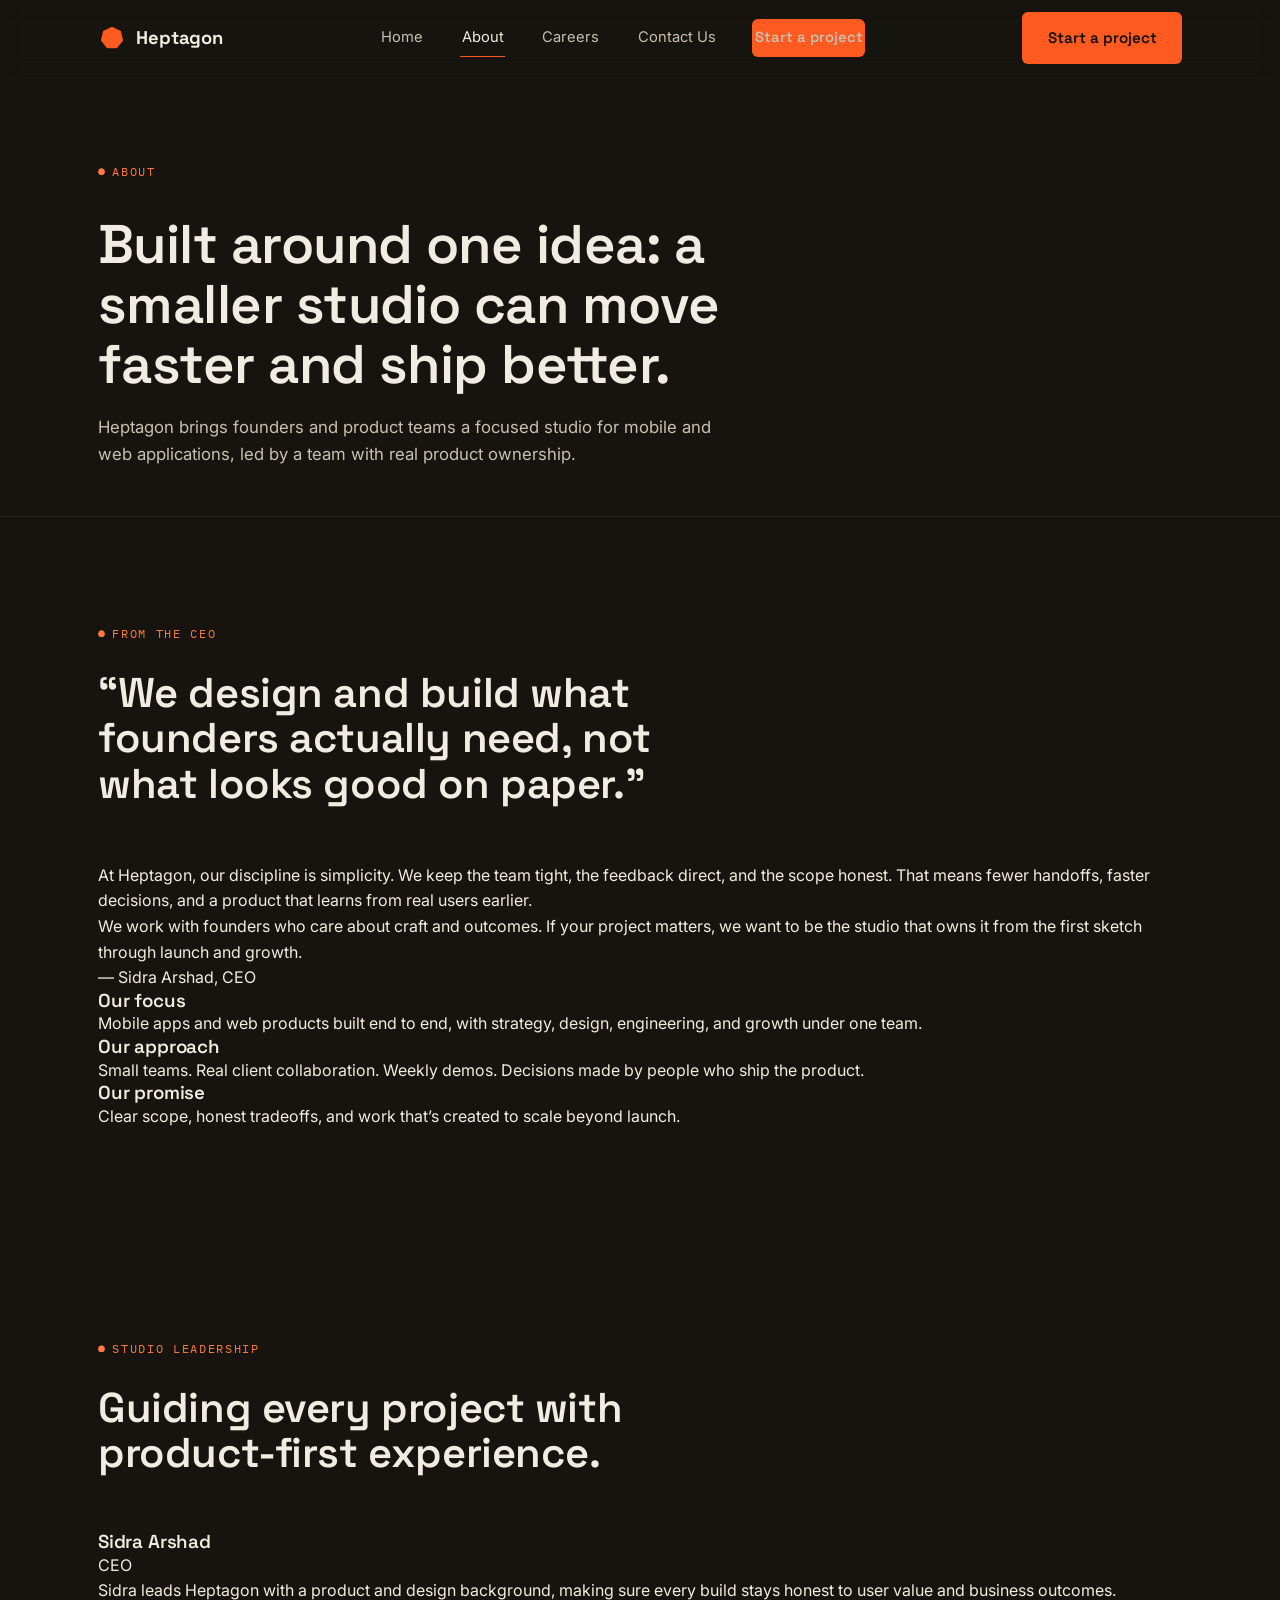
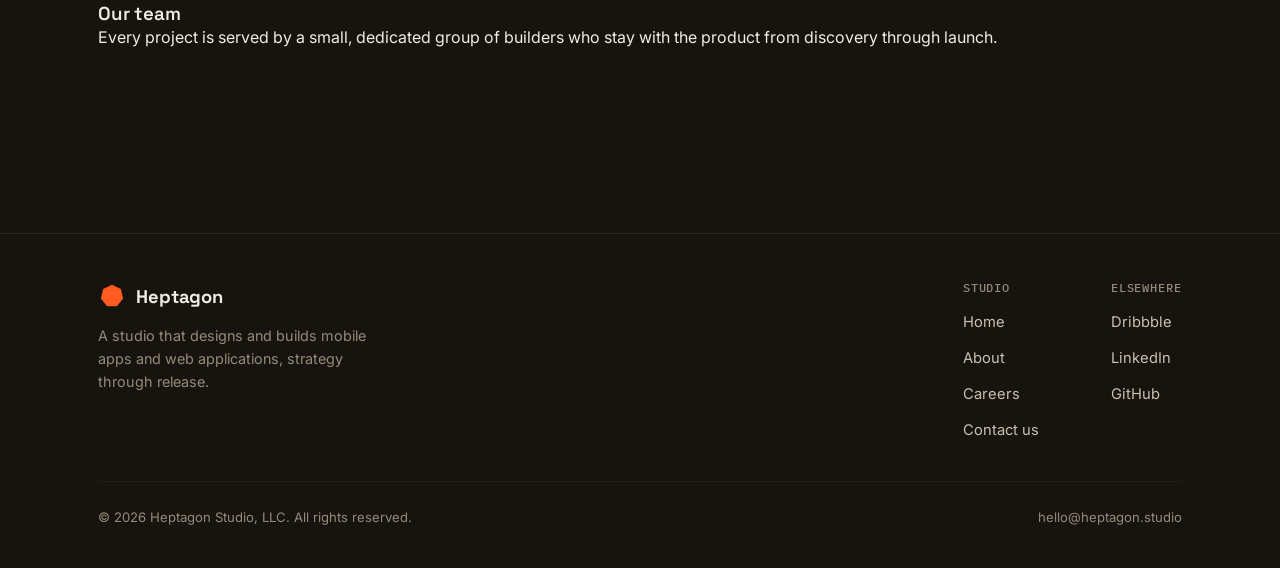
==== about.html @ 9a2cff35 "Add About page and update navigation" ====
<!doctype html>
<html lang="en">
  <head>
    <meta charset="UTF-8" />
    <meta name="viewport" content="width=device-width, initial-scale=1.0" />
    <title>About — Heptagon</title>
    <meta
      name="description"
      content="About Heptagon and a message from CEO Sidra Arshad."
    />
    <link
      rel="icon"
      href="data:image/svg+xml,%3Csvg xmlns='http://www.w3.org/2000/svg' viewBox='0 0 32 32'%3E%3Cpath fill='%23FF5A1F' d='M16 3 26.16 7.89 28.67 18.89 21.64 27.71 10.36 27.71 3.33 18.89 5.84 7.89Z'/%3E%3C/svg%3E"
    />
    <link rel="stylesheet" href="styles.css" />
  </head>
  <body>
    <header class="site-header">
      <div class="wrap nav">
        <a href="index.html" class="brand">
          <svg viewBox="0 0 32 32" aria-hidden="true">
            <path
              class="mark-fill"
              d="M16 3 26.16 7.89 28.67 18.89 21.64 27.71 10.36 27.71 3.33 18.89 5.84 7.89Z"
            />
          </svg>
          Heptagon
        </a>
        <nav class="nav-links" id="nav-links">
          <a href="index.html">Home</a>
          <a href="about.html" aria-current="page">About</a>
          <a href="careers.html">Careers</a>
          <a href="contact.html">Contact Us</a>
          <a href="contact.html" class="btn btn-primary">Start a project</a>
        </nav>
        <div class="nav-actions">
          <a href="contact.html" class="btn btn-primary">Start a project</a>
          <button
            class="nav-toggle"
            aria-label="Toggle menu"
            aria-expanded="false"
            aria-controls="nav-links"
          >
            <svg
              class="icon-open"
              viewBox="0 0 18 18"
              fill="none"
              stroke="currentColor"
              stroke-width="1.6"
            >
              <path d="M1 4.5h16M1 9h16M1 13.5h16" />
            </svg>
            <svg
              class="icon-close"
              viewBox="0 0 18 18"
              fill="none"
              stroke="currentColor"
              stroke-width="1.6"
            >
              <path d="M2 2l14 14M16 2L2 16" />
            </svg>
          </button>
        </div>
      </div>
    </header>

    <main>
      <section class="page-hero">
        <div class="wrap">
          <span class="eyebrow">About</span>
          <h1>
            Built around one idea: a smaller studio can move faster and ship
            better.
          </h1>
          <p>
            Heptagon brings founders and product teams a focused studio for
            mobile and web applications, led by a team with real product
            ownership.
          </p>
        </div>
      </section>

      <section class="section">
        <div class="wrap about-grid">
          <div class="about-copy">
            <div class="section-head reveal">
              <span class="eyebrow">From the CEO</span>
              <h2>
                “We design and build what founders actually need, not what looks
                good on paper.”
              </h2>
            </div>
            <p>
              At Heptagon, our discipline is simplicity. We keep the team tight,
              the feedback direct, and the scope honest. That means fewer
              handoffs, faster decisions, and a product that learns from real
              users earlier.
            </p>
            <p>
              We work with founders who care about craft and outcomes. If your
              project matters, we want to be the studio that owns it from the
              first sketch through launch and growth.
            </p>
            <p class="about-signature">— Sidra Arshad, CEO</p>
          </div>

          <div class="about-highlights">
            <div class="about-card">
              <h3>Our focus</h3>
              <p>
                Mobile apps and web products built end to end, with strategy,
                design, engineering, and growth under one team.
              </p>
            </div>
            <div class="about-card">
              <h3>Our approach</h3>
              <p>
                Small teams. Real client collaboration. Weekly demos. Decisions
                made by people who ship the product.
              </p>
            </div>
            <div class="about-card">
              <h3>Our promise</h3>
              <p>
                Clear scope, honest tradeoffs, and work that’s created to scale
                beyond launch.
              </p>
            </div>
          </div>
        </div>
      </section>

      <section class="section">
        <div class="wrap">
          <div class="section-head reveal">
            <span class="eyebrow">Studio leadership</span>
            <h2>Guiding every project with product-first experience.</h2>
          </div>
          <div class="leader-grid reveal">
            <article class="leader-card">
              <h3>Sidra Arshad</h3>
              <p>CEO</p>
              <p>
                Sidra leads Heptagon with a product and design background,
                making sure every build stays honest to user value and business
                outcomes.
              </p>
            </article>
            <article class="leader-card">
              <h3>Our team</h3>
              <p>
                Every project is served by a small, dedicated group of builders
                who stay with the product from discovery through launch.
              </p>
            </article>
          </div>
        </div>
      </section>
    </main>

    <footer class="site-footer">
      <div class="wrap">
        <div class="footer-top">
          <div class="footer-brand">
            <a href="index.html" class="brand">
              <svg viewBox="0 0 32 32" aria-hidden="true">
                <path
                  class="mark-fill"
                  d="M16 3 26.16 7.89 28.67 18.89 21.64 27.71 10.36 27.71 3.33 18.89 5.84 7.89Z"
                />
              </svg>
              Heptagon
            </a>
            <p>
              A studio that designs and builds mobile apps and web applications,
              strategy through release.
            </p>
          </div>
          <div class="footer-cols">
            <div class="footer-col">
              <h4>Studio</h4>
              <ul>
                <li><a href="index.html">Home</a></li>
                <li><a href="about.html">About</a></li>
                <li><a href="careers.html">Careers</a></li>
                <li><a href="contact.html">Contact us</a></li>
              </ul>
            </div>
            <div class="footer-col">
              <h4>Elsewhere</h4>
              <ul>
                <li><a href="#">Dribbble</a></li>
                <li><a href="#">LinkedIn</a></li>
                <li><a href="#">GitHub</a></li>
              </ul>
            </div>
          </div>
        </div>
        <div class="footer-bottom">
          <p>© 2026 Heptagon Studio, LLC. All rights reserved.</p>
          <div class="footer-social">
            <a href="mailto:hello@heptagon.studio">hello@heptagon.studio</a>
          </div>
        </div>
      </div>
    </footer>

    <script src="script.js"></script>
  </body>
</html>
---- styles.css ----
/* ==========================================================================
   Heptagon — Design System
   Mobile app & web application studio
   ========================================================================== */

@import url('https://fonts.googleapis.com/css2?family=Space+Grotesk:wght@400;500;600;700&family=Inter:wght@400;500;600;700&family=IBM+Plex+Mono:wght@400;500&display=swap');

:root {
  /* ---- Color: charcoal ground, single orange signal ---- */
  --charcoal-950: #100E0C;
  --charcoal-900: #17140F;
  --charcoal-800: #201C17;
  --charcoal-700: #2C2620;
  --charcoal-600: #3D352C;
  --charcoal-500: #574B3D;

  --ink-100: #F1ECE3;   /* primary text on dark */
  --ink-300: #C9C0B2;   /* secondary text */
  --ink-500: #948A7B;   /* muted / captions */

  --orange-600: #E24A0E;  /* deep, for pressed/gradient bottom */
  --orange-500: #FF5A1F;  /* primary signal */
  --orange-400: #FF7A3D;  /* hover */
  --orange-200: #FFC49A;  /* faint tint, glows, dividers */

  /* ---- Type ---- */
  --font-display: 'Space Grotesk', system-ui, sans-serif;
  --font-body: 'Inter', system-ui, sans-serif;
  --font-mono: 'IBM Plex Mono', ui-monospace, monospace;

  /* ---- Layout ---- */
  --max-width: 1180px;
  --edge: clamp(1.25rem, 4vw, 3rem);
  --radius-sm: 6px;
  --radius-md: 12px;

  --ease-out: cubic-bezier(0.16, 1, 0.3, 1);
}

/* ---- Reset ---- */
*, *::before, *::after { box-sizing: border-box; }
html { scroll-behavior: smooth; }
@media (prefers-reduced-motion: reduce) {
  html { scroll-behavior: auto; }
  *, *::before, *::after {
    animation-duration: 0.001ms !important;
    animation-iteration-count: 1 !important;
    transition-duration: 0.001ms !important;
    scroll-behavior: auto !important;
  }
}

body {
  margin: 0;
  background: var(--charcoal-900);
  color: var(--ink-100);
  font-family: var(--font-body);
  font-size: 16px;
  line-height: 1.6;
  -webkit-font-smoothing: antialiased;
}

img, svg { display: block; max-width: 100%; }

a { color: inherit; text-decoration: none; }

h1, h2, h3, h4 {
  font-family: var(--font-display);
  font-weight: 600;
  line-height: 1.1;
  margin: 0;
  letter-spacing: -0.01em;
}

p { margin: 0; }

ul { margin: 0; padding: 0; list-style: none; }

button { font-family: inherit; cursor: pointer; }

/* Visible keyboard focus everywhere */
:focus-visible {
  outline: 2px solid var(--orange-400);
  outline-offset: 3px;
  border-radius: 2px;
}

/* ---- Utility ---- */
.wrap {
  max-width: var(--max-width);
  margin: 0 auto;
  padding-inline: var(--edge);
}

.eyebrow {
  font-family: var(--font-mono);
  font-size: 0.75rem;
  letter-spacing: 0.14em;
  text-transform: uppercase;
  color: var(--orange-400);
  display: inline-flex;
  align-items: center;
  gap: 0.6em;
}
.eyebrow::before {
  content: '';
  width: 7px;
  height: 7px;
  clip-path: polygon(50% 0%, 90% 20%, 100% 65%, 75% 100%, 25% 100%, 0% 65%, 10% 20%);
  background: var(--orange-400);
  display: inline-block;
}

.btn {
  display: inline-flex;
  align-items: center;
  justify-content: center;
  gap: 0.5em;
  font-family: var(--font-display);
  font-weight: 600;
  font-size: 0.95rem;
  padding: 0.85em 1.6em;
  border-radius: var(--radius-sm);
  border: 1px solid transparent;
  transition: transform 0.2s var(--ease-out), background 0.2s, border-color 0.2s, color 0.2s;
  white-space: nowrap;
}
.btn:active { transform: translateY(1px); }

.btn-primary {
  background: var(--orange-500);
  color: var(--charcoal-950);
}
.btn-primary:hover { background: var(--orange-400); }

.btn-ghost {
  background: transparent;
  border-color: var(--charcoal-600);
  color: var(--ink-100);
}
.btn-ghost:hover { border-color: var(--orange-400); color: var(--orange-400); }

.section {
  padding-block: clamp(3.5rem, 8vw, 7rem);
}
.section-head {
  max-width: 640px;
  margin-bottom: clamp(2rem, 5vw, 3.5rem);
}
.section-head h2 {
  font-size: clamp(1.9rem, 3.6vw, 2.6rem);
  margin-top: 0.6em;
}
.section-head p {
  color: var(--ink-300);
  margin-top: 0.9em;
  font-size: 1.05rem;
}

/* ---- Scroll reveal ---- */
.reveal {
  opacity: 0;
  transform: translateY(18px);
  transition: opacity 0.7s var(--ease-out), transform 0.7s var(--ease-out);
}
.reveal.is-visible { opacity: 1; transform: translateY(0); }

/* ==========================================================================
   Header / Nav
   ========================================================================== */

.site-header {
  position: sticky;
  top: 0;
  z-index: 100;
  background: rgba(23, 20, 15, 0.7);
  backdrop-filter: blur(10px);
  -webkit-backdrop-filter: blur(10px);
  border-bottom: 1px solid transparent;
  transition: border-color 0.3s, background 0.3s;
}
.site-header.is-scrolled {
  border-bottom-color: var(--charcoal-700);
  background: rgba(23, 20, 15, 0.92);
}

.nav {
  display: flex;
  align-items: center;
  justify-content: space-between;
  height: 76px;
}

.brand {
  display: flex;
  align-items: center;
  gap: 0.65rem;
  font-family: var(--font-display);
  font-weight: 700;
  font-size: 1.15rem;
  letter-spacing: -0.01em;
}
.brand svg { width: 28px; height: 28px; }
.brand .mark-fill { fill: var(--orange-500); }

.nav-links {
  display: flex;
  align-items: center;
  gap: 2.2rem;
}
.nav-links a {
  font-size: 0.92rem;
  color: var(--ink-300);
  padding: 0.4rem 0.1rem;
  border-bottom: 1px solid transparent;
  transition: color 0.2s, border-color 0.2s;
}
.nav-links a:hover,
.nav-links a[aria-current="page"] {
  color: var(--ink-100);
  border-color: var(--orange-500);
}

.nav-actions { display: flex; align-items: center; gap: 1.4rem; }

.nav-toggle {
  display: none;
  background: none;
  border: 1px solid var(--charcoal-600);
  border-radius: var(--radius-sm);
  width: 42px;
  height: 42px;
  align-items: center;
  justify-content: center;
}
.nav-toggle svg { width: 18px; height: 18px; }
.nav-toggle .icon-close { display: none; }
.nav-toggle[aria-expanded="true"] .icon-open { display: none; }
.nav-toggle[aria-expanded="true"] .icon-close { display: block; }

@media (max-width: 860px) {
  .nav-links {
    position: fixed;
    inset: 76px 0 0 0;
    flex-direction: column;
    align-items: flex-start;
    gap: 0;
    background: var(--charcoal-900);
    padding: 1rem var(--edge) 2rem;
    transform: translateY(-8px);
    opacity: 0;
    visibility: hidden;
    transition: opacity 0.25s var(--ease-out), transform 0.25s var(--ease-out), visibility 0.25s;
    border-bottom: 1px solid var(--charcoal-700);
  }
  .nav-links.is-open {
    opacity: 1;
    transform: translateY(0);
    visibility: visible;
  }
  .nav-links a {
    width: 100%;
    padding: 1rem 0;
    border-bottom: 1px solid var(--charcoal-800);
    font-size: 1.05rem;
  }
  .nav-actions .btn-primary { display: none; }
  .nav-links .btn-primary {
    display: inline-flex;
    margin-top: 1.2rem;
  }
  .nav-toggle { display: inline-flex; }
}

/* ==========================================================================
   Hero
   ========================================================================== */

.hero {
  position: relative;
  padding-block: clamp(3rem, 9vw, 6.5rem) clamp(2rem, 6vw, 4rem);
  overflow: hidden;
}

.hero-grid {
  display: grid;
  grid-template-columns: 1.1fr 0.9fr;
  gap: clamp(2rem, 6vw, 4rem);
  align-items: center;
}

.hero-copy h1 {
  font-size: clamp(2.4rem, 5.6vw, 4.1rem);
  margin-top: 0.5em;
}
.hero-copy h1 em {
  font-style: normal;
  color: var(--orange-500);
}
.hero-copy .lede {
  margin-top: 1.4rem;
  font-size: 1.15rem;
  color: var(--ink-300);
  max-width: 46ch;
}
.hero-actions {
  display: flex;
  gap: 1rem;
  margin-top: 2.2rem;
  flex-wrap: wrap;
}

.hero-stats {
  display: flex;
  gap: clamp(1.5rem, 4vw, 2.6rem);
  margin-top: clamp(2.5rem, 6vw, 3.5rem);
  padding-top: clamp(1.5rem, 4vw, 2rem);
  border-top: 1px solid var(--charcoal-700);
}
.hero-stats .stat-num {
  font-family: var(--font-display);
  font-size: 1.7rem;
  font-weight: 700;
  color: var(--ink-100);
}
.hero-stats .stat-label {
  font-family: var(--font-mono);
  font-size: 0.72rem;
  color: var(--ink-500);
  letter-spacing: 0.04em;
  margin-top: 0.3em;
}

.hero-mark {
  position: relative;
  aspect-ratio: 1;
  display: flex;
  align-items: center;
  justify-content: center;
}
.hero-mark svg { width: 100%; height: 100%; overflow: visible; }

.hept-outer, .hept-mid, .hept-inner {
  fill: none;
  stroke-linejoin: round;
}
.hept-outer { stroke: var(--charcoal-600); stroke-width: 1.2; }
.hept-mid { stroke: var(--orange-500); stroke-width: 1.6; opacity: 0.85; }
.hept-inner { stroke: var(--orange-200); stroke-width: 1; opacity: 0.5; }

.hept-outer, .hept-mid, .hept-inner {
  stroke-dasharray: 1200;
  stroke-dashoffset: 1200;
  animation: draw 2.2s var(--ease-out) forwards;
}
.hept-mid { animation-delay: 0.15s; }
.hept-inner { animation-delay: 0.3s; }
@keyframes draw { to { stroke-dashoffset: 0; } }

.hero-mark .spin-slow {
  transform-origin: center;
  animation: spin 40s linear infinite;
}
.hero-mark .spin-slow-rev {
  transform-origin: center;
  animation: spin-rev 55s linear infinite;
}
@keyframes spin { to { transform: rotate(360deg); } }
@keyframes spin-rev { to { transform: rotate(-360deg); } }

.hero-mark .node-dot { fill: var(--orange-400); }
.hero-mark .core-fill { fill: var(--charcoal-800); }
.hero-mark .core-label {
  font-family: var(--font-mono);
  font-size: 11px;
  fill: var(--ink-500);
  letter-spacing: 0.08em;
}

@media (max-width: 860px) {
  .hero-grid { grid-template-columns: 1fr; }
  .hero-mark { max-width: 320px; margin: 0 auto; }
}

/* ==========================================================================
   Logo strip
   ========================================================================== */
.logo-strip {
  border-top: 1px solid var(--charcoal-700);
  border-bottom: 1px solid var(--charcoal-700);
  padding-block: 1.8rem;
}
.logo-strip .wrap {
  display: flex;
  align-items: center;
  gap: clamp(1.5rem, 5vw, 3.5rem);
  flex-wrap: wrap;
  justify-content: space-between;
}
.logo-strip span {
  font-family: var(--font-mono);
  font-size: 0.78rem;
  color: var(--ink-500);
  letter-spacing: 0.05em;
  white-space: nowrap;
}

/* ==========================================================================
   Facets (heptagon services diagram)
   ========================================================================== */

.facets {
  display: grid;
  grid-template-columns: 1fr;
  gap: 0;
}
.facets-diagram {
  display: flex;
  justify-content: center;
}
.facets-diagram svg { width: 100%; max-width: 460px; }

.facet-vertex circle {
  fill: var(--charcoal-800);
  stroke: var(--charcoal-600);
  stroke-width: 1.5;
  transition: stroke 0.25s, fill 0.25s;
}
.facet-vertex text {
  font-family: var(--font-mono);
  font-size: 12px;
  fill: var(--ink-500);
}
.facet-vertex.is-active circle { stroke: var(--orange-500); fill: var(--charcoal-700); }
.facet-vertex.is-active text { fill: var(--orange-400); }
.facets-outline { fill: none; stroke: var(--charcoal-700); stroke-width: 1; }
.facets-spokes { stroke: var(--charcoal-800); stroke-width: 1; }

.facet-list {
  display: grid;
  grid-template-columns: repeat(2, 1fr);
  gap: 1px;
  background: var(--charcoal-700);
  border: 1px solid var(--charcoal-700);
  margin-top: clamp(1.5rem, 4vw, 2.5rem);
}
.facet-card {
  background: var(--charcoal-900);
  padding: 1.6rem;
  transition: background 0.25s;
}
.facet-card:hover, .facet-card.is-active {
  background: var(--charcoal-800);
}
.facet-card .facet-index {
  font-family: var(--font-mono);
  font-size: 0.72rem;
  color: var(--orange-400);
}
.facet-card h3 {
  font-size: 1.05rem;
  margin-top: 0.6rem;
}
.facet-card p {
  margin-top: 0.5rem;
  font-size: 0.92rem;
  color: var(--ink-300);
}

@media (max-width: 640px) {
  .facet-list { grid-template-columns: 1fr; }
}

/* ==========================================================================
   Work / case studies
   ========================================================================== */

.work-grid {
  display: grid;
  grid-template-columns: repeat(3, 1fr);
  gap: 1.5rem;
}
.work-card {
  border: 1px solid var(--charcoal-700);
  border-radius: var(--radius-md);
  overflow: hidden;
  background: var(--charcoal-800);
  transition: transform 0.3s var(--ease-out), border-color 0.3s;
}
.work-card:hover { transform: translateY(-4px); border-color: var(--charcoal-600); }

.work-card-top {
  aspect-ratio: 16/11;
  position: relative;
  display: flex;
  align-items: center;
  justify-content: center;
  background:
    radial-gradient(circle at 30% 20%, rgba(255,90,31,0.18), transparent 60%),
    var(--charcoal-950);
  border-bottom: 1px solid var(--charcoal-700);
}
.work-card-top svg { width: 64px; height: 64px; opacity: 0.9; }

.work-card-body { padding: 1.4rem 1.5rem 1.6rem; }
.work-card .tag {
  font-family: var(--font-mono);
  font-size: 0.7rem;
  color: var(--ink-500);
  text-transform: uppercase;
  letter-spacing: 0.06em;
}
.work-card h3 { margin-top: 0.5rem; font-size: 1.15rem; }
.work-card p { margin-top: 0.5rem; color: var(--ink-300); font-size: 0.92rem; }

@media (max-width: 900px) {
  .work-grid { grid-template-columns: 1fr; }
}

/* ==========================================================================
   Process (compact, non-numbered where not needed)
   ========================================================================== */
.process-row {
  display: grid;
  grid-template-columns: repeat(4, 1fr);
  border-top: 1px solid var(--charcoal-700);
}
.process-step {
  padding: 1.8rem 1.6rem 1.8rem 0;
  border-right: 1px solid var(--charcoal-700);
}
.process-step:last-child { border-right: none; }
.process-step .step-mark {
  font-family: var(--font-mono);
  font-size: 0.75rem;
  color: var(--orange-400);
}
.process-step h3 { margin-top: 0.9rem; font-size: 1.05rem; }
.process-step p { margin-top: 0.6rem; color: var(--ink-300); font-size: 0.9rem; }

@media (max-width: 860px) {
  .process-row { grid-template-columns: 1fr; }
  .process-step { border-right: none; border-bottom: 1px solid var(--charcoal-700); padding: 1.6rem 0; }
}

/* ==========================================================================
   CTA banner
   ========================================================================== */
.cta-banner {
  position: relative;
  border-radius: var(--radius-md);
  padding: clamp(2.5rem, 6vw, 4rem);
  background: linear-gradient(135deg, var(--charcoal-800), var(--charcoal-950));
  border: 1px solid var(--charcoal-700);
  overflow: hidden;
  display: flex;
  align-items: center;
  justify-content: space-between;
  gap: 2rem;
  flex-wrap: wrap;
}
.cta-banner::after {
  content: '';
  position: absolute;
  right: -60px;
  top: -60px;
  width: 260px;
  height: 260px;
  clip-path: polygon(50% 0%, 90% 20%, 100% 65%, 75% 100%, 25% 100%, 0% 65%, 10% 20%);
  background: radial-gradient(circle, rgba(255,90,31,0.28), transparent 70%);
  opacity: 0.6;
}
.cta-banner h2 { font-size: clamp(1.6rem, 3.5vw, 2.2rem); max-width: 20ch; }
.cta-banner-actions { display: flex; gap: 1rem; position: relative; z-index: 1; }

/* ==========================================================================
   Footer
   ========================================================================== */
.site-footer {
  border-top: 1px solid var(--charcoal-700);
  padding-block: 3rem 2.5rem;
  margin-top: clamp(3rem, 8vw, 5rem);
}
.footer-top {
  display: flex;
  justify-content: space-between;
  gap: 2rem;
  flex-wrap: wrap;
  padding-bottom: 2.4rem;
  border-bottom: 1px solid var(--charcoal-800);
}
.footer-brand .brand { margin-bottom: 0.8rem; }
.footer-brand p { color: var(--ink-500); font-size: 0.9rem; max-width: 32ch; }

.footer-cols {
  display: flex;
  gap: clamp(2rem, 6vw, 4.5rem);
}
.footer-col h4 {
  font-family: var(--font-mono);
  font-size: 0.72rem;
  color: var(--ink-500);
  text-transform: uppercase;
  letter-spacing: 0.08em;
  font-weight: 500;
}
.footer-col ul { margin-top: 0.9rem; display: grid; gap: 0.65rem; }
.footer-col a { color: var(--ink-300); font-size: 0.92rem; transition: color 0.2s; }
.footer-col a:hover { color: var(--orange-400); }

.footer-bottom {
  display: flex;
  justify-content: space-between;
  align-items: center;
  padding-top: 1.6rem;
  flex-wrap: wrap;
  gap: 1rem;
}
.footer-bottom p { color: var(--ink-500); font-size: 0.82rem; }
.footer-social { display: flex; gap: 1.2rem; }
.footer-social a { color: var(--ink-500); font-size: 0.82rem; transition: color 0.2s; }
.footer-social a:hover { color: var(--orange-400); }

/* ==========================================================================
   Page header (Careers / Contact)
   ========================================================================== */
.page-hero {
  padding-block: clamp(3rem, 8vw, 5rem) clamp(2rem, 5vw, 3rem);
  border-bottom: 1px solid var(--charcoal-700);
}
.page-hero h1 {
  font-size: clamp(2.2rem, 5vw, 3.4rem);
  margin-top: 0.6em;
  max-width: 18ch;
}
.page-hero p {
  margin-top: 1.2rem;
  color: var(--ink-300);
  font-size: 1.05rem;
  max-width: 56ch;
}

/* ==========================================================================
   Careers page
   ========================================================================== */
.values-grid {
  display: grid;
  grid-template-columns: repeat(3, 1fr);
  gap: 1.5rem;
}
.value-card {
  padding: 1.8rem;
  border: 1px solid var(--charcoal-700);
  border-radius: var(--radius-md);
}
.value-card svg { width: 30px; height: 30px; }
.value-card h3 { margin-top: 1.1rem; font-size: 1.1rem; }
.value-card p { margin-top: 0.6rem; color: var(--ink-300); font-size: 0.92rem; }

@media (max-width: 860px) {
  .values-grid { grid-template-columns: 1fr; }
}

.benefits-strip {
  display: grid;
  grid-template-columns: repeat(4, 1fr);
  border: 1px solid var(--charcoal-700);
}
.benefit-item {
  padding: 1.5rem;
  border-right: 1px solid var(--charcoal-700);
  font-family: var(--font-mono);
  font-size: 0.85rem;
  color: var(--ink-300);
}
.benefit-item:last-child { border-right: none; }
.benefit-item strong {
  display: block;
  font-family: var(--font-display);
  font-size: 1rem;
  color: var(--ink-100);
  margin-bottom: 0.4rem;
}

@media (max-width: 860px) {
  .benefits-strip { grid-template-columns: 1fr 1fr; }
  .benefit-item { border-bottom: 1px solid var(--charcoal-700); }
}

.roles-list { display: grid; gap: 1px; background: var(--charcoal-700); border: 1px solid var(--charcoal-700); }
.role-row {
  background: var(--charcoal-900);
  padding: 1.4rem 1.6rem;
  display: grid;
  grid-template-columns: 2.2fr 1fr 1fr auto;
  align-items: center;
  gap: 1rem;
  transition: background 0.2s;
}
.role-row:hover { background: var(--charcoal-800); }
.role-row .role-title { font-family: var(--font-display); font-weight: 600; font-size: 1.02rem; }
.role-row .role-meta { font-family: var(--font-mono); font-size: 0.82rem; color: var(--ink-500); }
.role-row .role-apply {
  justify-self: end;
  font-family: var(--font-mono);
  font-size: 0.82rem;
  color: var(--orange-400);
  display: inline-flex;
  align-items: center;
  gap: 0.4rem;
}
.role-row .role-apply svg { width: 12px; height: 12px; transition: transform 0.2s; }
.role-row:hover .role-apply svg { transform: translateX(3px); }

.roles-head {
  display: grid;
  grid-template-columns: 2.2fr 1fr 1fr auto;
  padding: 0 1.6rem 0.8rem;
  font-family: var(--font-mono);
  font-size: 0.72rem;
  color: var(--ink-500);
  text-transform: uppercase;
  letter-spacing: 0.06em;
}

@media (max-width: 700px) {
  .roles-head { display: none; }
  .role-row {
    grid-template-columns: 1fr;
    gap: 0.4rem;
  }
  .role-row .role-apply { justify-self: start; margin-top: 0.4rem; }
}

.open-roles-empty {
  display: none;
  padding: 2rem;
  text-align: center;
  color: var(--ink-500);
  font-family: var(--font-mono);
  font-size: 0.9rem;
}

/* ==========================================================================
   Contact page
   ========================================================================== */
.contact-layout {
  display: grid;
  grid-template-columns: 1fr 1fr;
  gap: clamp(2rem, 6vw, 4rem);
  align-items: start;
}

.contact-info-list { display: grid; gap: 1.6rem; margin-top: 2rem; }
.contact-info-item {
  display: flex;
  gap: 1rem;
  padding-bottom: 1.6rem;
  border-bottom: 1px solid var(--charcoal-700);
}
.contact-info-item svg {
  width: 20px; height: 20px;
  flex-shrink: 0;
  margin-top: 0.2rem;
  color: var(--orange-400);
}
.contact-info-item h3 { font-size: 0.95rem; }
.contact-info-item a, .contact-info-item p {
  color: var(--ink-300);
  font-size: 0.92rem;
  margin-top: 0.35rem;
}
.contact-info-item a:hover { color: var(--orange-400); }

.contact-form {
  background: var(--charcoal-800);
  border: 1px solid var(--charcoal-700);
  border-radius: var(--radius-md);
  padding: clamp(1.6rem, 4vw, 2.4rem);
}

.field { margin-bottom: 1.3rem; }
.field label {
  display: block;
  font-family: var(--font-mono);
  font-size: 0.78rem;
  color: var(--ink-300);
  margin-bottom: 0.55rem;
  letter-spacing: 0.02em;
}
.field-row { display: grid; grid-template-columns: 1fr 1fr; gap: 1.1rem; }

.field input,
.field select,
.field textarea {
  width: 100%;
  background: var(--charcoal-900);
  border: 1px solid var(--charcoal-600);
  color: var(--ink-100);
  border-radius: var(--radius-sm);
  padding: 0.8em 0.9em;
  font-family: var(--font-body);
  font-size: 0.95rem;
  transition: border-color 0.2s;
}
.field textarea { resize: vertical; min-height: 120px; }
.field input:focus,
.field select:focus,
.field textarea:focus {
  border-color: var(--orange-500);
  outline: none;
}
.field input::placeholder,
.field textarea::placeholder { color: var(--ink-500); }

.field select {
  appearance: none;
  background-image: url("data:image/svg+xml,%3Csvg xmlns='http://www.w3.org/2000/svg' viewBox='0 0 12 8'%3E%3Cpath fill='%23948A7B' d='M6 8 0 0h12z'/%3E%3C/svg%3E");
  background-repeat: no-repeat;
  background-position: right 0.9em center;
  background-size: 10px;
}

.field-error {
  display: none;
  color: var(--orange-400);
  font-size: 0.78rem;
  margin-top: 0.45rem;
  font-family: var(--font-mono);
}
.field.has-error input,
.field.has-error select,
.field.has-error textarea {
  border-color: var(--orange-500);
}
.field.has-error .field-error { display: block; }

.form-submit {
  width: 100%;
  margin-top: 0.4rem;
}

.form-note {
  font-size: 0.8rem;
  color: var(--ink-500);
  margin-top: 1rem;
  text-align: center;
}

.form-success {
  display: none;
  text-align: center;
  padding: 2.5rem 1rem;
}
.form-success.is-visible { display: block; }
.form-success svg {
  width: 44px; height: 44px;
  margin: 0 auto 1.2rem;
  color: var(--orange-500);
}
.form-success h3 { font-size: 1.2rem; }
.form-success p { margin-top: 0.6rem; color: var(--ink-300); font-size: 0.92rem; }
.contact-form.is-submitted .form-fields { display: none; }

@media (max-width: 860px) {
  .contact-layout { grid-template-columns: 1fr; }
  .field-row { grid-template-columns: 1fr; }
}

.faq-list { display: grid; gap: 1px; background: var(--charcoal-700); border: 1px solid var(--charcoal-700); margin-top: 1.5rem; }
.faq-item { background: var(--charcoal-900); }
.faq-q {
  width: 100%;
  display: flex;
  justify-content: space-between;
  align-items: center;
  padding: 1.3rem 1.5rem;
  background: none;
  border: none;
  color: var(--ink-100);
  font-family: var(--font-display);
  font-weight: 600;
  font-size: 0.98rem;
  text-align: left;
}
.faq-q svg { width: 16px; height: 16px; flex-shrink: 0; transition: transform 0.25s var(--ease-out); color: var(--orange-400); }
.faq-item[data-open="true"] .faq-q svg { transform: rotate(45deg); }
.faq-a {
  max-height: 0;
  overflow: hidden;
  transition: max-height 0.3s var(--ease-out);
  padding: 0 1.5rem;
}
.faq-a p { padding-bottom: 1.4rem; color: var(--ink-300); font-size: 0.92rem; }
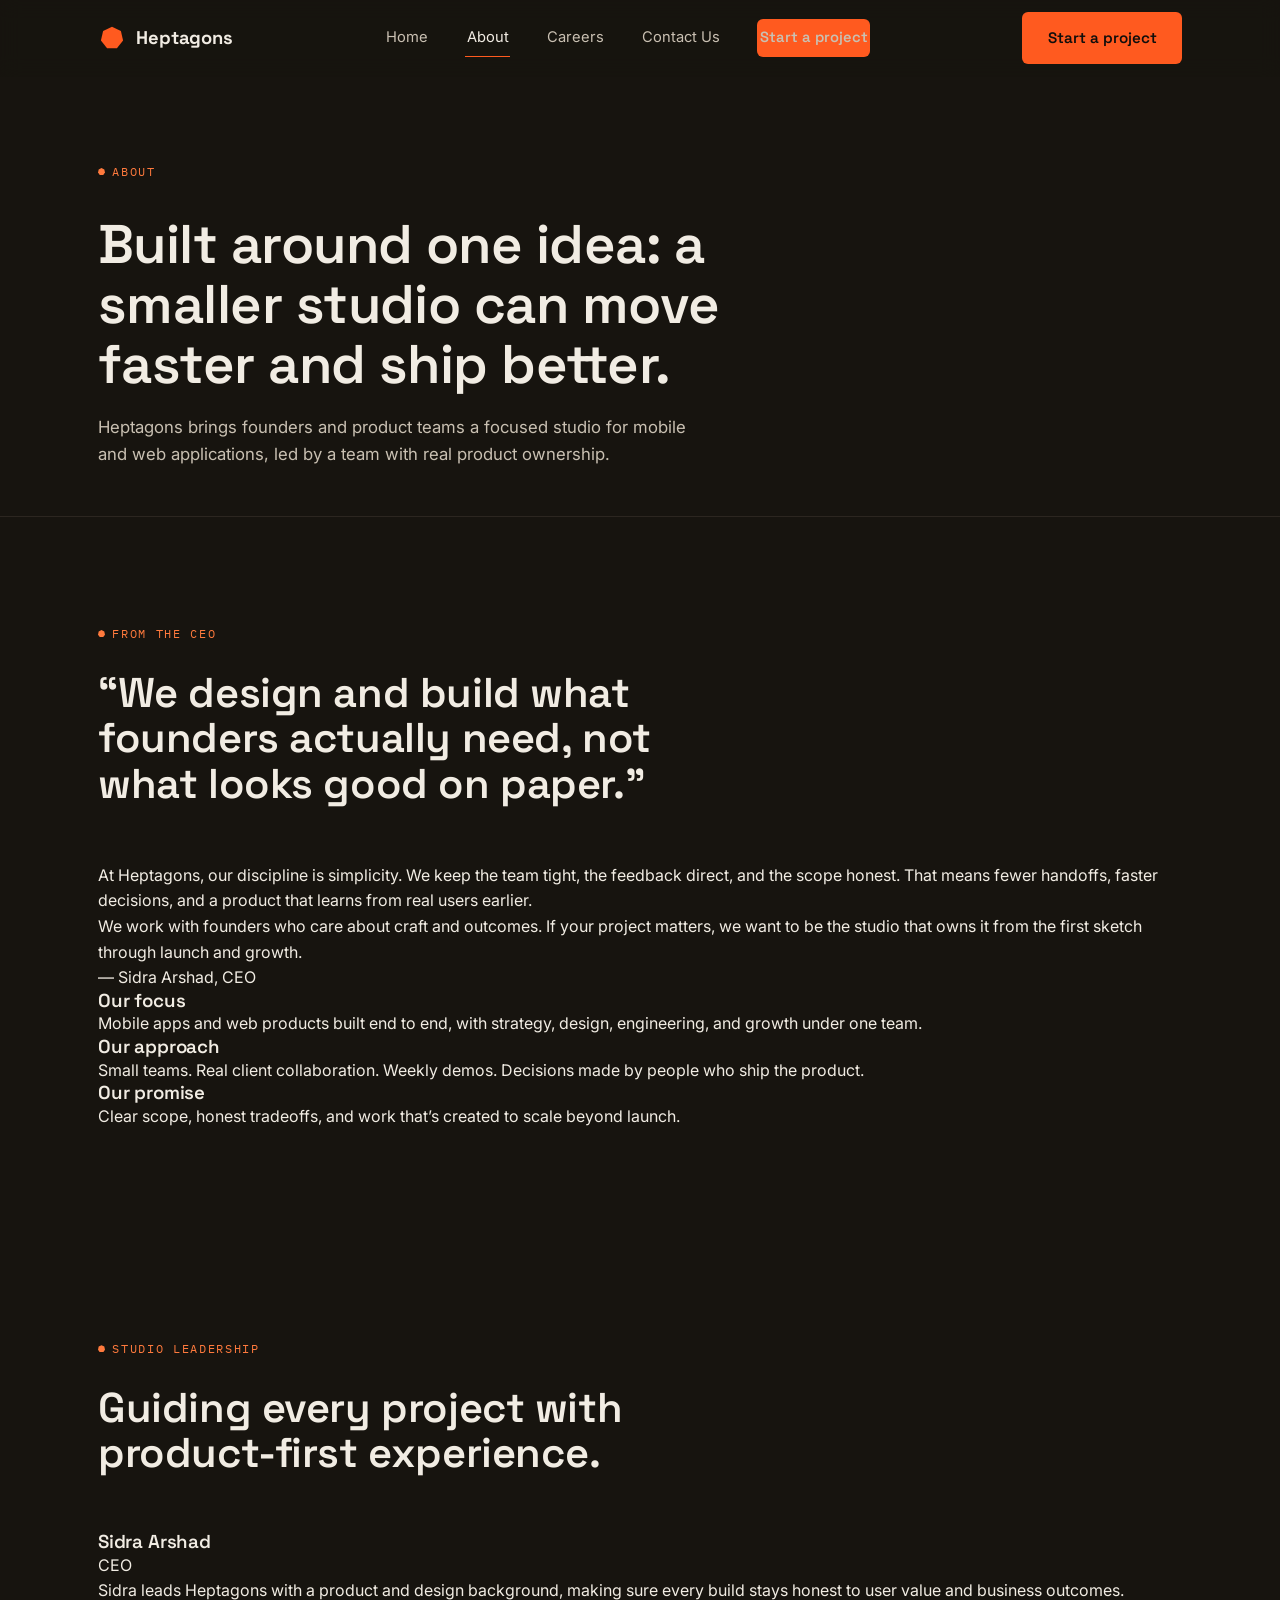
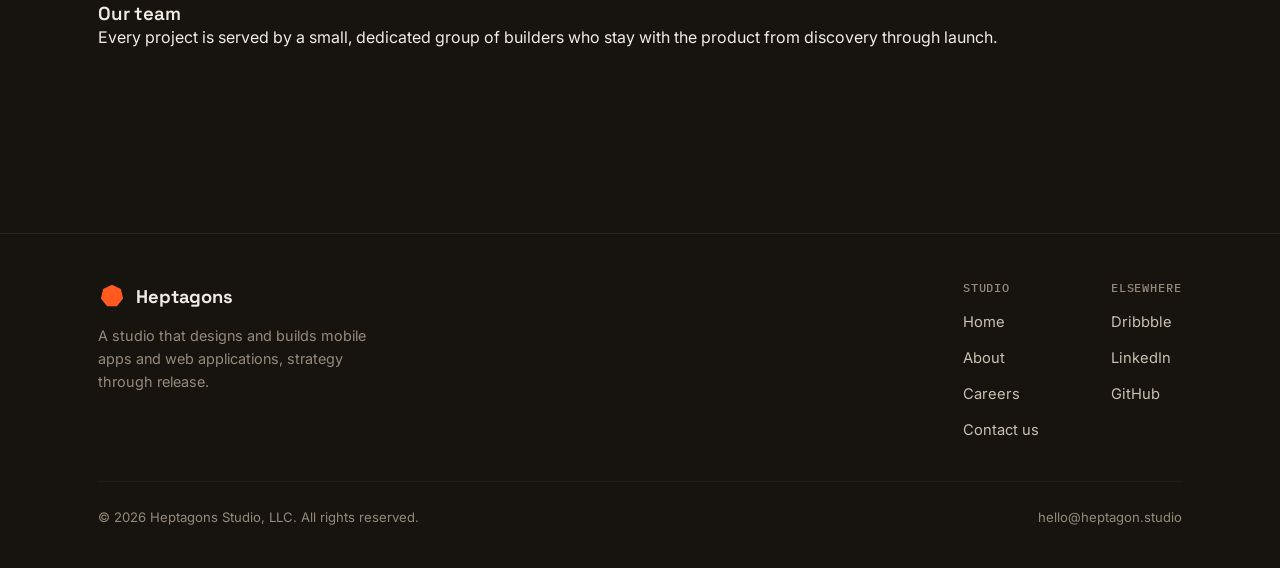
==== commit 283b9ada: "Update branding to Heptagons" ====
--- a/about.html
+++ b/about.html
@@ -3,10 +3,10 @@
   <head>
     <meta charset="UTF-8" />
     <meta name="viewport" content="width=device-width, initial-scale=1.0" />
-    <title>About — Heptagon</title>
+    <title>About — Heptagons</title>
     <meta
       name="description"
-      content="About Heptagon and a message from CEO Sidra Arshad."
+      content="About Heptagons and a message from CEO Sidra Arshad."
     />
     <link
       rel="icon"
@@ -24,7 +24,7 @@
               d="M16 3 26.16 7.89 28.67 18.89 21.64 27.71 10.36 27.71 3.33 18.89 5.84 7.89Z"
             />
           </svg>
-          Heptagon
+          Heptagons
         </a>
         <nav class="nav-links" id="nav-links">
           <a href="index.html">Home</a>
@@ -73,7 +73,7 @@
             better.
           </h1>
           <p>
-            Heptagon brings founders and product teams a focused studio for
+            Heptagons brings founders and product teams a focused studio for
             mobile and web applications, led by a team with real product
             ownership.
           </p>
@@ -91,8 +91,8 @@
               </h2>
             </div>
             <p>
-              At Heptagon, our discipline is simplicity. We keep the team tight,
-              the feedback direct, and the scope honest. That means fewer
+              At Heptagons, our discipline is simplicity. We keep the team
+              tight, the feedback direct, and the scope honest. That means fewer
               handoffs, faster decisions, and a product that learns from real
               users earlier.
             </p>
@@ -141,7 +141,7 @@
               <h3>Sidra Arshad</h3>
               <p>CEO</p>
               <p>
-                Sidra leads Heptagon with a product and design background,
+                Sidra leads Heptagons with a product and design background,
                 making sure every build stays honest to user value and business
                 outcomes.
               </p>
@@ -169,7 +169,7 @@
                   d="M16 3 26.16 7.89 28.67 18.89 21.64 27.71 10.36 27.71 3.33 18.89 5.84 7.89Z"
                 />
               </svg>
-              Heptagon
+              Heptagons
             </a>
             <p>
               A studio that designs and builds mobile apps and web applications,
@@ -197,7 +197,7 @@
           </div>
         </div>
         <div class="footer-bottom">
-          <p>© 2026 Heptagon Studio, LLC. All rights reserved.</p>
+          <p>© 2026 Heptagons Studio, LLC. All rights reserved.</p>
           <div class="footer-social">
             <a href="mailto:hello@heptagon.studio">hello@heptagon.studio</a>
           </div>
--- a/styles.css
+++ b/styles.css
@@ -1,32 +1,32 @@
 /* ==========================================================================
-   Heptagon — Design System
+   Heptagons — Design System
    Mobile app & web application studio
    ========================================================================== */
 
-@import url('https://fonts.googleapis.com/css2?family=Space+Grotesk:wght@400;500;600;700&family=Inter:wght@400;500;600;700&family=IBM+Plex+Mono:wght@400;500&display=swap');
+@import url("https://fonts.googleapis.com/css2?family=Space+Grotesk:wght@400;500;600;700&family=Inter:wght@400;500;600;700&family=IBM+Plex+Mono:wght@400;500&display=swap");
 
 :root {
   /* ---- Color: charcoal ground, single orange signal ---- */
-  --charcoal-950: #100E0C;
-  --charcoal-900: #17140F;
-  --charcoal-800: #201C17;
-  --charcoal-700: #2C2620;
-  --charcoal-600: #3D352C;
-  --charcoal-500: #574B3D;
-
-  --ink-100: #F1ECE3;   /* primary text on dark */
-  --ink-300: #C9C0B2;   /* secondary text */
-  --ink-500: #948A7B;   /* muted / captions */
-
-  --orange-600: #E24A0E;  /* deep, for pressed/gradient bottom */
-  --orange-500: #FF5A1F;  /* primary signal */
-  --orange-400: #FF7A3D;  /* hover */
-  --orange-200: #FFC49A;  /* faint tint, glows, dividers */
+  --charcoal-950: #100e0c;
+  --charcoal-900: #17140f;
+  --charcoal-800: #201c17;
+  --charcoal-700: #2c2620;
+  --charcoal-600: #3d352c;
+  --charcoal-500: #574b3d;
+
+  --ink-100: #f1ece3; /* primary text on dark */
+  --ink-300: #c9c0b2; /* secondary text */
+  --ink-500: #948a7b; /* muted / captions */
+
+  --orange-600: #e24a0e; /* deep, for pressed/gradient bottom */
+  --orange-500: #ff5a1f; /* primary signal */
+  --orange-400: #ff7a3d; /* hover */
+  --orange-200: #ffc49a; /* faint tint, glows, dividers */
 
   /* ---- Type ---- */
-  --font-display: 'Space Grotesk', system-ui, sans-serif;
-  --font-body: 'Inter', system-ui, sans-serif;
-  --font-mono: 'IBM Plex Mono', ui-monospace, monospace;
+  --font-display: "Space Grotesk", system-ui, sans-serif;
+  --font-body: "Inter", system-ui, sans-serif;
+  --font-mono: "IBM Plex Mono", ui-monospace, monospace;
 
   /* ---- Layout ---- */
   --max-width: 1180px;
@@ -38,11 +38,21 @@
 }
 
 /* ---- Reset ---- */
-*, *::before, *::after { box-sizing: border-box; }
-html { scroll-behavior: smooth; }
+*,
+*::before,
+*::after {
+  box-sizing: border-box;
+}
+html {
+  scroll-behavior: smooth;
+}
 @media (prefers-reduced-motion: reduce) {
-  html { scroll-behavior: auto; }
-  *, *::before, *::after {
+  html {
+    scroll-behavior: auto;
+  }
+  *,
+  *::before,
+  *::after {
     animation-duration: 0.001ms !important;
     animation-iteration-count: 1 !important;
     transition-duration: 0.001ms !important;
@@ -60,11 +70,21 @@
   -webkit-font-smoothing: antialiased;
 }
 
-img, svg { display: block; max-width: 100%; }
-
-a { color: inherit; text-decoration: none; }
-
-h1, h2, h3, h4 {
+img,
+svg {
+  display: block;
+  max-width: 100%;
+}
+
+a {
+  color: inherit;
+  text-decoration: none;
+}
+
+h1,
+h2,
+h3,
+h4 {
   font-family: var(--font-display);
   font-weight: 600;
   line-height: 1.1;
@@ -72,11 +92,20 @@
   letter-spacing: -0.01em;
 }
 
-p { margin: 0; }
-
-ul { margin: 0; padding: 0; list-style: none; }
-
-button { font-family: inherit; cursor: pointer; }
+p {
+  margin: 0;
+}
+
+ul {
+  margin: 0;
+  padding: 0;
+  list-style: none;
+}
+
+button {
+  font-family: inherit;
+  cursor: pointer;
+}
 
 /* Visible keyboard focus everywhere */
 :focus-visible {
@@ -103,10 +132,18 @@
   gap: 0.6em;
 }
 .eyebrow::before {
-  content: '';
+  content: "";
   width: 7px;
   height: 7px;
-  clip-path: polygon(50% 0%, 90% 20%, 100% 65%, 75% 100%, 25% 100%, 0% 65%, 10% 20%);
+  clip-path: polygon(
+    50% 0%,
+    90% 20%,
+    100% 65%,
+    75% 100%,
+    25% 100%,
+    0% 65%,
+    10% 20%
+  );
   background: var(--orange-400);
   display: inline-block;
 }
@@ -122,23 +159,34 @@
   padding: 0.85em 1.6em;
   border-radius: var(--radius-sm);
   border: 1px solid transparent;
-  transition: transform 0.2s var(--ease-out), background 0.2s, border-color 0.2s, color 0.2s;
+  transition:
+    transform 0.2s var(--ease-out),
+    background 0.2s,
+    border-color 0.2s,
+    color 0.2s;
   white-space: nowrap;
 }
-.btn:active { transform: translateY(1px); }
+.btn:active {
+  transform: translateY(1px);
+}
 
 .btn-primary {
   background: var(--orange-500);
   color: var(--charcoal-950);
 }
-.btn-primary:hover { background: var(--orange-400); }
+.btn-primary:hover {
+  background: var(--orange-400);
+}
 
 .btn-ghost {
   background: transparent;
   border-color: var(--charcoal-600);
   color: var(--ink-100);
 }
-.btn-ghost:hover { border-color: var(--orange-400); color: var(--orange-400); }
+.btn-ghost:hover {
+  border-color: var(--orange-400);
+  color: var(--orange-400);
+}
 
 .section {
   padding-block: clamp(3.5rem, 8vw, 7rem);
@@ -161,9 +209,14 @@
 .reveal {
   opacity: 0;
   transform: translateY(18px);
-  transition: opacity 0.7s var(--ease-out), transform 0.7s var(--ease-out);
-}
-.reveal.is-visible { opacity: 1; transform: translateY(0); }
+  transition:
+    opacity 0.7s var(--ease-out),
+    transform 0.7s var(--ease-out);
+}
+.reveal.is-visible {
+  opacity: 1;
+  transform: translateY(0);
+}
 
 /* ==========================================================================
    Header / Nav
@@ -177,7 +230,9 @@
   backdrop-filter: blur(10px);
   -webkit-backdrop-filter: blur(10px);
   border-bottom: 1px solid transparent;
-  transition: border-color 0.3s, background 0.3s;
+  transition:
+    border-color 0.3s,
+    background 0.3s;
 }
 .site-header.is-scrolled {
   border-bottom-color: var(--charcoal-700);
@@ -200,8 +255,13 @@
   font-size: 1.15rem;
   letter-spacing: -0.01em;
 }
-.brand svg { width: 28px; height: 28px; }
-.brand .mark-fill { fill: var(--orange-500); }
+.brand svg {
+  width: 28px;
+  height: 28px;
+}
+.brand .mark-fill {
+  fill: var(--orange-500);
+}
 
 .nav-links {
   display: flex;
@@ -213,7 +273,9 @@
   color: var(--ink-300);
   padding: 0.4rem 0.1rem;
   border-bottom: 1px solid transparent;
-  transition: color 0.2s, border-color 0.2s;
+  transition:
+    color 0.2s,
+    border-color 0.2s;
 }
 .nav-links a:hover,
 .nav-links a[aria-current="page"] {
@@ -221,7 +283,11 @@
   border-color: var(--orange-500);
 }
 
-.nav-actions { display: flex; align-items: center; gap: 1.4rem; }
+.nav-actions {
+  display: flex;
+  align-items: center;
+  gap: 1.4rem;
+}
 
 .nav-toggle {
   display: none;
@@ -233,10 +299,19 @@
   align-items: center;
   justify-content: center;
 }
-.nav-toggle svg { width: 18px; height: 18px; }
-.nav-toggle .icon-close { display: none; }
-.nav-toggle[aria-expanded="true"] .icon-open { display: none; }
-.nav-toggle[aria-expanded="true"] .icon-close { display: block; }
+.nav-toggle svg {
+  width: 18px;
+  height: 18px;
+}
+.nav-toggle .icon-close {
+  display: none;
+}
+.nav-toggle[aria-expanded="true"] .icon-open {
+  display: none;
+}
+.nav-toggle[aria-expanded="true"] .icon-close {
+  display: block;
+}
 
 @media (max-width: 860px) {
   .nav-links {
@@ -250,7 +325,10 @@
     transform: translateY(-8px);
     opacity: 0;
     visibility: hidden;
-    transition: opacity 0.25s var(--ease-out), transform 0.25s var(--ease-out), visibility 0.25s;
+    transition:
+      opacity 0.25s var(--ease-out),
+      transform 0.25s var(--ease-out),
+      visibility 0.25s;
     border-bottom: 1px solid var(--charcoal-700);
   }
   .nav-links.is-open {
@@ -264,12 +342,16 @@
     border-bottom: 1px solid var(--charcoal-800);
     font-size: 1.05rem;
   }
-  .nav-actions .btn-primary { display: none; }
+  .nav-actions .btn-primary {
+    display: none;
+  }
   .nav-links .btn-primary {
     display: inline-flex;
     margin-top: 1.2rem;
   }
-  .nav-toggle { display: inline-flex; }
+  .nav-toggle {
+    display: inline-flex;
+  }
 }
 
 /* ==========================================================================
@@ -338,24 +420,51 @@
   align-items: center;
   justify-content: center;
 }
-.hero-mark svg { width: 100%; height: 100%; overflow: visible; }
-
-.hept-outer, .hept-mid, .hept-inner {
+.hero-mark svg {
+  width: 100%;
+  height: 100%;
+  overflow: visible;
+}
+
+.hept-outer,
+.hept-mid,
+.hept-inner {
   fill: none;
   stroke-linejoin: round;
 }
-.hept-outer { stroke: var(--charcoal-600); stroke-width: 1.2; }
-.hept-mid { stroke: var(--orange-500); stroke-width: 1.6; opacity: 0.85; }
-.hept-inner { stroke: var(--orange-200); stroke-width: 1; opacity: 0.5; }
-
-.hept-outer, .hept-mid, .hept-inner {
+.hept-outer {
+  stroke: var(--charcoal-600);
+  stroke-width: 1.2;
+}
+.hept-mid {
+  stroke: var(--orange-500);
+  stroke-width: 1.6;
+  opacity: 0.85;
+}
+.hept-inner {
+  stroke: var(--orange-200);
+  stroke-width: 1;
+  opacity: 0.5;
+}
+
+.hept-outer,
+.hept-mid,
+.hept-inner {
   stroke-dasharray: 1200;
   stroke-dashoffset: 1200;
   animation: draw 2.2s var(--ease-out) forwards;
 }
-.hept-mid { animation-delay: 0.15s; }
-.hept-inner { animation-delay: 0.3s; }
-@keyframes draw { to { stroke-dashoffset: 0; } }
+.hept-mid {
+  animation-delay: 0.15s;
+}
+.hept-inner {
+  animation-delay: 0.3s;
+}
+@keyframes draw {
+  to {
+    stroke-dashoffset: 0;
+  }
+}
 
 .hero-mark .spin-slow {
   transform-origin: center;
@@ -365,11 +474,23 @@
   transform-origin: center;
   animation: spin-rev 55s linear infinite;
 }
-@keyframes spin { to { transform: rotate(360deg); } }
-@keyframes spin-rev { to { transform: rotate(-360deg); } }
-
-.hero-mark .node-dot { fill: var(--orange-400); }
-.hero-mark .core-fill { fill: var(--charcoal-800); }
+@keyframes spin {
+  to {
+    transform: rotate(360deg);
+  }
+}
+@keyframes spin-rev {
+  to {
+    transform: rotate(-360deg);
+  }
+}
+
+.hero-mark .node-dot {
+  fill: var(--orange-400);
+}
+.hero-mark .core-fill {
+  fill: var(--charcoal-800);
+}
 .hero-mark .core-label {
   font-family: var(--font-mono);
   font-size: 11px;
@@ -378,8 +499,13 @@
 }
 
 @media (max-width: 860px) {
-  .hero-grid { grid-template-columns: 1fr; }
-  .hero-mark { max-width: 320px; margin: 0 auto; }
+  .hero-grid {
+    grid-template-columns: 1fr;
+  }
+  .hero-mark {
+    max-width: 320px;
+    margin: 0 auto;
+  }
 }
 
 /* ==========================================================================
@@ -418,23 +544,40 @@
   display: flex;
   justify-content: center;
 }
-.facets-diagram svg { width: 100%; max-width: 460px; }
+.facets-diagram svg {
+  width: 100%;
+  max-width: 460px;
+}
 
 .facet-vertex circle {
   fill: var(--charcoal-800);
   stroke: var(--charcoal-600);
   stroke-width: 1.5;
-  transition: stroke 0.25s, fill 0.25s;
+  transition:
+    stroke 0.25s,
+    fill 0.25s;
 }
 .facet-vertex text {
   font-family: var(--font-mono);
   font-size: 12px;
   fill: var(--ink-500);
 }
-.facet-vertex.is-active circle { stroke: var(--orange-500); fill: var(--charcoal-700); }
-.facet-vertex.is-active text { fill: var(--orange-400); }
-.facets-outline { fill: none; stroke: var(--charcoal-700); stroke-width: 1; }
-.facets-spokes { stroke: var(--charcoal-800); stroke-width: 1; }
+.facet-vertex.is-active circle {
+  stroke: var(--orange-500);
+  fill: var(--charcoal-700);
+}
+.facet-vertex.is-active text {
+  fill: var(--orange-400);
+}
+.facets-outline {
+  fill: none;
+  stroke: var(--charcoal-700);
+  stroke-width: 1;
+}
+.facets-spokes {
+  stroke: var(--charcoal-800);
+  stroke-width: 1;
+}
 
 .facet-list {
   display: grid;
@@ -449,7 +592,8 @@
   padding: 1.6rem;
   transition: background 0.25s;
 }
-.facet-card:hover, .facet-card.is-active {
+.facet-card:hover,
+.facet-card.is-active {
   background: var(--charcoal-800);
 }
 .facet-card .facet-index {
@@ -468,7 +612,9 @@
 }
 
 @media (max-width: 640px) {
-  .facet-list { grid-template-columns: 1fr; }
+  .facet-list {
+    grid-template-columns: 1fr;
+  }
 }
 
 /* ==========================================================================
@@ -485,9 +631,14 @@
   border-radius: var(--radius-md);
   overflow: hidden;
   background: var(--charcoal-800);
-  transition: transform 0.3s var(--ease-out), border-color 0.3s;
-}
-.work-card:hover { transform: translateY(-4px); border-color: var(--charcoal-600); }
+  transition:
+    transform 0.3s var(--ease-out),
+    border-color 0.3s;
+}
+.work-card:hover {
+  transform: translateY(-4px);
+  border-color: var(--charcoal-600);
+}
 
 .work-card-top {
   aspect-ratio: 16/11;
@@ -496,13 +647,23 @@
   align-items: center;
   justify-content: center;
   background:
-    radial-gradient(circle at 30% 20%, rgba(255,90,31,0.18), transparent 60%),
+    radial-gradient(
+      circle at 30% 20%,
+      rgba(255, 90, 31, 0.18),
+      transparent 60%
+    ),
     var(--charcoal-950);
   border-bottom: 1px solid var(--charcoal-700);
 }
-.work-card-top svg { width: 64px; height: 64px; opacity: 0.9; }
-
-.work-card-body { padding: 1.4rem 1.5rem 1.6rem; }
+.work-card-top svg {
+  width: 64px;
+  height: 64px;
+  opacity: 0.9;
+}
+
+.work-card-body {
+  padding: 1.4rem 1.5rem 1.6rem;
+}
 .work-card .tag {
   font-family: var(--font-mono);
   font-size: 0.7rem;
@@ -510,11 +671,20 @@
   text-transform: uppercase;
   letter-spacing: 0.06em;
 }
-.work-card h3 { margin-top: 0.5rem; font-size: 1.15rem; }
-.work-card p { margin-top: 0.5rem; color: var(--ink-300); font-size: 0.92rem; }
+.work-card h3 {
+  margin-top: 0.5rem;
+  font-size: 1.15rem;
+}
+.work-card p {
+  margin-top: 0.5rem;
+  color: var(--ink-300);
+  font-size: 0.92rem;
+}
 
 @media (max-width: 900px) {
-  .work-grid { grid-template-columns: 1fr; }
+  .work-grid {
+    grid-template-columns: 1fr;
+  }
 }
 
 /* ==========================================================================
@@ -529,18 +699,33 @@
   padding: 1.8rem 1.6rem 1.8rem 0;
   border-right: 1px solid var(--charcoal-700);
 }
-.process-step:last-child { border-right: none; }
+.process-step:last-child {
+  border-right: none;
+}
 .process-step .step-mark {
   font-family: var(--font-mono);
   font-size: 0.75rem;
   color: var(--orange-400);
 }
-.process-step h3 { margin-top: 0.9rem; font-size: 1.05rem; }
-.process-step p { margin-top: 0.6rem; color: var(--ink-300); font-size: 0.9rem; }
+.process-step h3 {
+  margin-top: 0.9rem;
+  font-size: 1.05rem;
+}
+.process-step p {
+  margin-top: 0.6rem;
+  color: var(--ink-300);
+  font-size: 0.9rem;
+}
 
 @media (max-width: 860px) {
-  .process-row { grid-template-columns: 1fr; }
-  .process-step { border-right: none; border-bottom: 1px solid var(--charcoal-700); padding: 1.6rem 0; }
+  .process-row {
+    grid-template-columns: 1fr;
+  }
+  .process-step {
+    border-right: none;
+    border-bottom: 1px solid var(--charcoal-700);
+    padding: 1.6rem 0;
+  }
 }
 
 /* ==========================================================================
@@ -560,18 +745,34 @@
   flex-wrap: wrap;
 }
 .cta-banner::after {
-  content: '';
+  content: "";
   position: absolute;
   right: -60px;
   top: -60px;
   width: 260px;
   height: 260px;
-  clip-path: polygon(50% 0%, 90% 20%, 100% 65%, 75% 100%, 25% 100%, 0% 65%, 10% 20%);
-  background: radial-gradient(circle, rgba(255,90,31,0.28), transparent 70%);
+  clip-path: polygon(
+    50% 0%,
+    90% 20%,
+    100% 65%,
+    75% 100%,
+    25% 100%,
+    0% 65%,
+    10% 20%
+  );
+  background: radial-gradient(circle, rgba(255, 90, 31, 0.28), transparent 70%);
   opacity: 0.6;
 }
-.cta-banner h2 { font-size: clamp(1.6rem, 3.5vw, 2.2rem); max-width: 20ch; }
-.cta-banner-actions { display: flex; gap: 1rem; position: relative; z-index: 1; }
+.cta-banner h2 {
+  font-size: clamp(1.6rem, 3.5vw, 2.2rem);
+  max-width: 20ch;
+}
+.cta-banner-actions {
+  display: flex;
+  gap: 1rem;
+  position: relative;
+  z-index: 1;
+}
 
 /* ==========================================================================
    Footer
@@ -589,8 +790,14 @@
   padding-bottom: 2.4rem;
   border-bottom: 1px solid var(--charcoal-800);
 }
-.footer-brand .brand { margin-bottom: 0.8rem; }
-.footer-brand p { color: var(--ink-500); font-size: 0.9rem; max-width: 32ch; }
+.footer-brand .brand {
+  margin-bottom: 0.8rem;
+}
+.footer-brand p {
+  color: var(--ink-500);
+  font-size: 0.9rem;
+  max-width: 32ch;
+}
 
 .footer-cols {
   display: flex;
@@ -604,9 +811,19 @@
   letter-spacing: 0.08em;
   font-weight: 500;
 }
-.footer-col ul { margin-top: 0.9rem; display: grid; gap: 0.65rem; }
-.footer-col a { color: var(--ink-300); font-size: 0.92rem; transition: color 0.2s; }
-.footer-col a:hover { color: var(--orange-400); }
+.footer-col ul {
+  margin-top: 0.9rem;
+  display: grid;
+  gap: 0.65rem;
+}
+.footer-col a {
+  color: var(--ink-300);
+  font-size: 0.92rem;
+  transition: color 0.2s;
+}
+.footer-col a:hover {
+  color: var(--orange-400);
+}
 
 .footer-bottom {
   display: flex;
@@ -616,10 +833,22 @@
   flex-wrap: wrap;
   gap: 1rem;
 }
-.footer-bottom p { color: var(--ink-500); font-size: 0.82rem; }
-.footer-social { display: flex; gap: 1.2rem; }
-.footer-social a { color: var(--ink-500); font-size: 0.82rem; transition: color 0.2s; }
-.footer-social a:hover { color: var(--orange-400); }
+.footer-bottom p {
+  color: var(--ink-500);
+  font-size: 0.82rem;
+}
+.footer-social {
+  display: flex;
+  gap: 1.2rem;
+}
+.footer-social a {
+  color: var(--ink-500);
+  font-size: 0.82rem;
+  transition: color 0.2s;
+}
+.footer-social a:hover {
+  color: var(--orange-400);
+}
 
 /* ==========================================================================
    Page header (Careers / Contact)
@@ -653,12 +882,24 @@
   border: 1px solid var(--charcoal-700);
   border-radius: var(--radius-md);
 }
-.value-card svg { width: 30px; height: 30px; }
-.value-card h3 { margin-top: 1.1rem; font-size: 1.1rem; }
-.value-card p { margin-top: 0.6rem; color: var(--ink-300); font-size: 0.92rem; }
+.value-card svg {
+  width: 30px;
+  height: 30px;
+}
+.value-card h3 {
+  margin-top: 1.1rem;
+  font-size: 1.1rem;
+}
+.value-card p {
+  margin-top: 0.6rem;
+  color: var(--ink-300);
+  font-size: 0.92rem;
+}
 
 @media (max-width: 860px) {
-  .values-grid { grid-template-columns: 1fr; }
+  .values-grid {
+    grid-template-columns: 1fr;
+  }
 }
 
 .benefits-strip {
@@ -673,7 +914,9 @@
   font-size: 0.85rem;
   color: var(--ink-300);
 }
-.benefit-item:last-child { border-right: none; }
+.benefit-item:last-child {
+  border-right: none;
+}
 .benefit-item strong {
   display: block;
   font-family: var(--font-display);
@@ -683,11 +926,20 @@
 }
 
 @media (max-width: 860px) {
-  .benefits-strip { grid-template-columns: 1fr 1fr; }
-  .benefit-item { border-bottom: 1px solid var(--charcoal-700); }
-}
-
-.roles-list { display: grid; gap: 1px; background: var(--charcoal-700); border: 1px solid var(--charcoal-700); }
+  .benefits-strip {
+    grid-template-columns: 1fr 1fr;
+  }
+  .benefit-item {
+    border-bottom: 1px solid var(--charcoal-700);
+  }
+}
+
+.roles-list {
+  display: grid;
+  gap: 1px;
+  background: var(--charcoal-700);
+  border: 1px solid var(--charcoal-700);
+}
 .role-row {
   background: var(--charcoal-900);
   padding: 1.4rem 1.6rem;
@@ -697,9 +949,19 @@
   gap: 1rem;
   transition: background 0.2s;
 }
-.role-row:hover { background: var(--charcoal-800); }
-.role-row .role-title { font-family: var(--font-display); font-weight: 600; font-size: 1.02rem; }
-.role-row .role-meta { font-family: var(--font-mono); font-size: 0.82rem; color: var(--ink-500); }
+.role-row:hover {
+  background: var(--charcoal-800);
+}
+.role-row .role-title {
+  font-family: var(--font-display);
+  font-weight: 600;
+  font-size: 1.02rem;
+}
+.role-row .role-meta {
+  font-family: var(--font-mono);
+  font-size: 0.82rem;
+  color: var(--ink-500);
+}
 .role-row .role-apply {
   justify-self: end;
   font-family: var(--font-mono);
@@ -709,8 +971,14 @@
   align-items: center;
   gap: 0.4rem;
 }
-.role-row .role-apply svg { width: 12px; height: 12px; transition: transform 0.2s; }
-.role-row:hover .role-apply svg { transform: translateX(3px); }
+.role-row .role-apply svg {
+  width: 12px;
+  height: 12px;
+  transition: transform 0.2s;
+}
+.role-row:hover .role-apply svg {
+  transform: translateX(3px);
+}
 
 .roles-head {
   display: grid;
@@ -724,12 +992,17 @@
 }
 
 @media (max-width: 700px) {
-  .roles-head { display: none; }
+  .roles-head {
+    display: none;
+  }
   .role-row {
     grid-template-columns: 1fr;
     gap: 0.4rem;
   }
-  .role-row .role-apply { justify-self: start; margin-top: 0.4rem; }
+  .role-row .role-apply {
+    justify-self: start;
+    margin-top: 0.4rem;
+  }
 }
 
 .open-roles-empty {
@@ -751,7 +1024,11 @@
   align-items: start;
 }
 
-.contact-info-list { display: grid; gap: 1.6rem; margin-top: 2rem; }
+.contact-info-list {
+  display: grid;
+  gap: 1.6rem;
+  margin-top: 2rem;
+}
 .contact-info-item {
   display: flex;
   gap: 1rem;
@@ -759,18 +1036,24 @@
   border-bottom: 1px solid var(--charcoal-700);
 }
 .contact-info-item svg {
-  width: 20px; height: 20px;
+  width: 20px;
+  height: 20px;
   flex-shrink: 0;
   margin-top: 0.2rem;
   color: var(--orange-400);
 }
-.contact-info-item h3 { font-size: 0.95rem; }
-.contact-info-item a, .contact-info-item p {
+.contact-info-item h3 {
+  font-size: 0.95rem;
+}
+.contact-info-item a,
+.contact-info-item p {
   color: var(--ink-300);
   font-size: 0.92rem;
   margin-top: 0.35rem;
 }
-.contact-info-item a:hover { color: var(--orange-400); }
+.contact-info-item a:hover {
+  color: var(--orange-400);
+}
 
 .contact-form {
   background: var(--charcoal-800);
@@ -779,7 +1062,9 @@
   padding: clamp(1.6rem, 4vw, 2.4rem);
 }
 
-.field { margin-bottom: 1.3rem; }
+.field {
+  margin-bottom: 1.3rem;
+}
 .field label {
   display: block;
   font-family: var(--font-mono);
@@ -788,7 +1073,11 @@
   margin-bottom: 0.55rem;
   letter-spacing: 0.02em;
 }
-.field-row { display: grid; grid-template-columns: 1fr 1fr; gap: 1.1rem; }
+.field-row {
+  display: grid;
+  grid-template-columns: 1fr 1fr;
+  gap: 1.1rem;
+}
 
 .field input,
 .field select,
@@ -803,7 +1092,10 @@
   font-size: 0.95rem;
   transition: border-color 0.2s;
 }
-.field textarea { resize: vertical; min-height: 120px; }
+.field textarea {
+  resize: vertical;
+  min-height: 120px;
+}
 .field input:focus,
 .field select:focus,
 .field textarea:focus {
@@ -811,7 +1103,9 @@
   outline: none;
 }
 .field input::placeholder,
-.field textarea::placeholder { color: var(--ink-500); }
+.field textarea::placeholder {
+  color: var(--ink-500);
+}
 
 .field select {
   appearance: none;
@@ -833,7 +1127,9 @@
 .field.has-error textarea {
   border-color: var(--orange-500);
 }
-.field.has-error .field-error { display: block; }
+.field.has-error .field-error {
+  display: block;
+}
 
 .form-submit {
   width: 100%;
@@ -852,23 +1148,46 @@
   text-align: center;
   padding: 2.5rem 1rem;
 }
-.form-success.is-visible { display: block; }
+.form-success.is-visible {
+  display: block;
+}
 .form-success svg {
-  width: 44px; height: 44px;
+  width: 44px;
+  height: 44px;
   margin: 0 auto 1.2rem;
   color: var(--orange-500);
 }
-.form-success h3 { font-size: 1.2rem; }
-.form-success p { margin-top: 0.6rem; color: var(--ink-300); font-size: 0.92rem; }
-.contact-form.is-submitted .form-fields { display: none; }
+.form-success h3 {
+  font-size: 1.2rem;
+}
+.form-success p {
+  margin-top: 0.6rem;
+  color: var(--ink-300);
+  font-size: 0.92rem;
+}
+.contact-form.is-submitted .form-fields {
+  display: none;
+}
 
 @media (max-width: 860px) {
-  .contact-layout { grid-template-columns: 1fr; }
-  .field-row { grid-template-columns: 1fr; }
-}
-
-.faq-list { display: grid; gap: 1px; background: var(--charcoal-700); border: 1px solid var(--charcoal-700); margin-top: 1.5rem; }
-.faq-item { background: var(--charcoal-900); }
+  .contact-layout {
+    grid-template-columns: 1fr;
+  }
+  .field-row {
+    grid-template-columns: 1fr;
+  }
+}
+
+.faq-list {
+  display: grid;
+  gap: 1px;
+  background: var(--charcoal-700);
+  border: 1px solid var(--charcoal-700);
+  margin-top: 1.5rem;
+}
+.faq-item {
+  background: var(--charcoal-900);
+}
 .faq-q {
   width: 100%;
   display: flex;
@@ -883,12 +1202,24 @@
   font-size: 0.98rem;
   text-align: left;
 }
-.faq-q svg { width: 16px; height: 16px; flex-shrink: 0; transition: transform 0.25s var(--ease-out); color: var(--orange-400); }
-.faq-item[data-open="true"] .faq-q svg { transform: rotate(45deg); }
+.faq-q svg {
+  width: 16px;
+  height: 16px;
+  flex-shrink: 0;
+  transition: transform 0.25s var(--ease-out);
+  color: var(--orange-400);
+}
+.faq-item[data-open="true"] .faq-q svg {
+  transform: rotate(45deg);
+}
 .faq-a {
   max-height: 0;
   overflow: hidden;
   transition: max-height 0.3s var(--ease-out);
   padding: 0 1.5rem;
 }
-.faq-a p { padding-bottom: 1.4rem; color: var(--ink-300); font-size: 0.92rem; }
+.faq-a p {
+  padding-bottom: 1.4rem;
+  color: var(--ink-300);
+  font-size: 0.92rem;
+}
